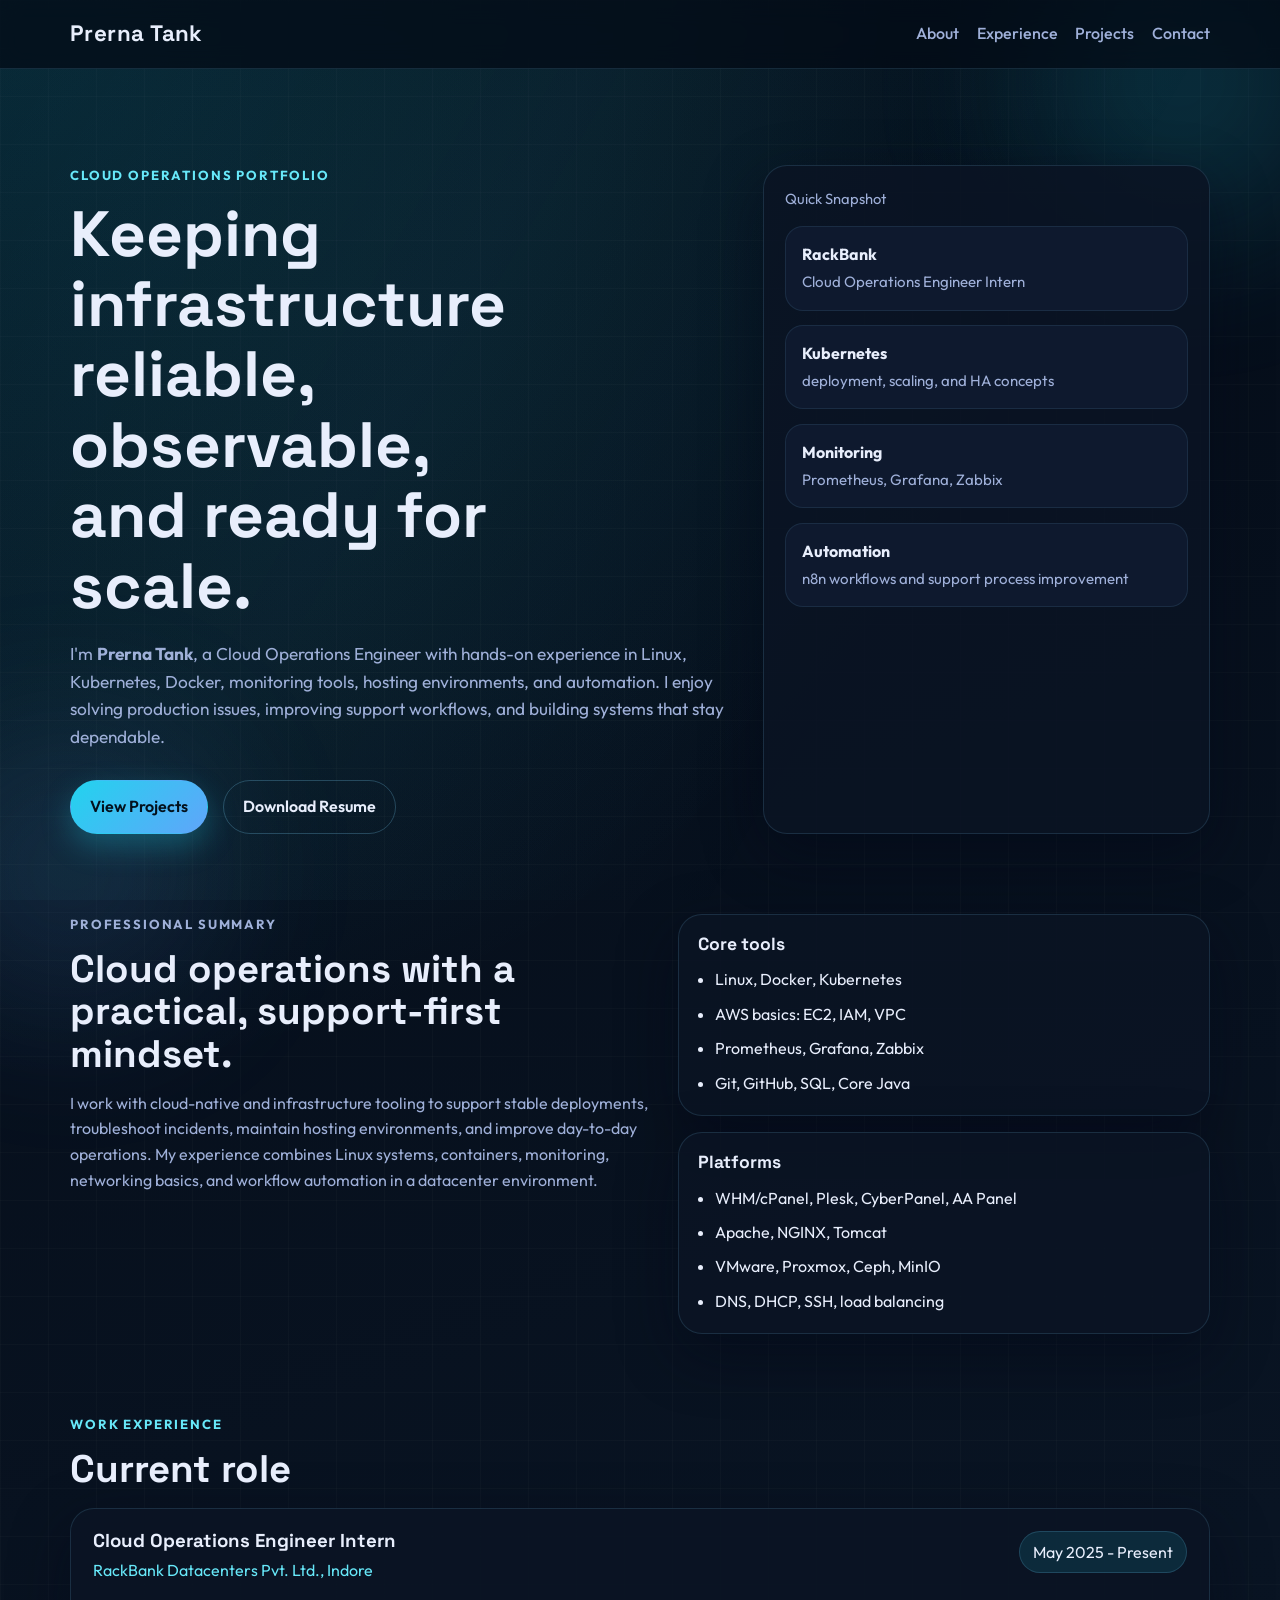
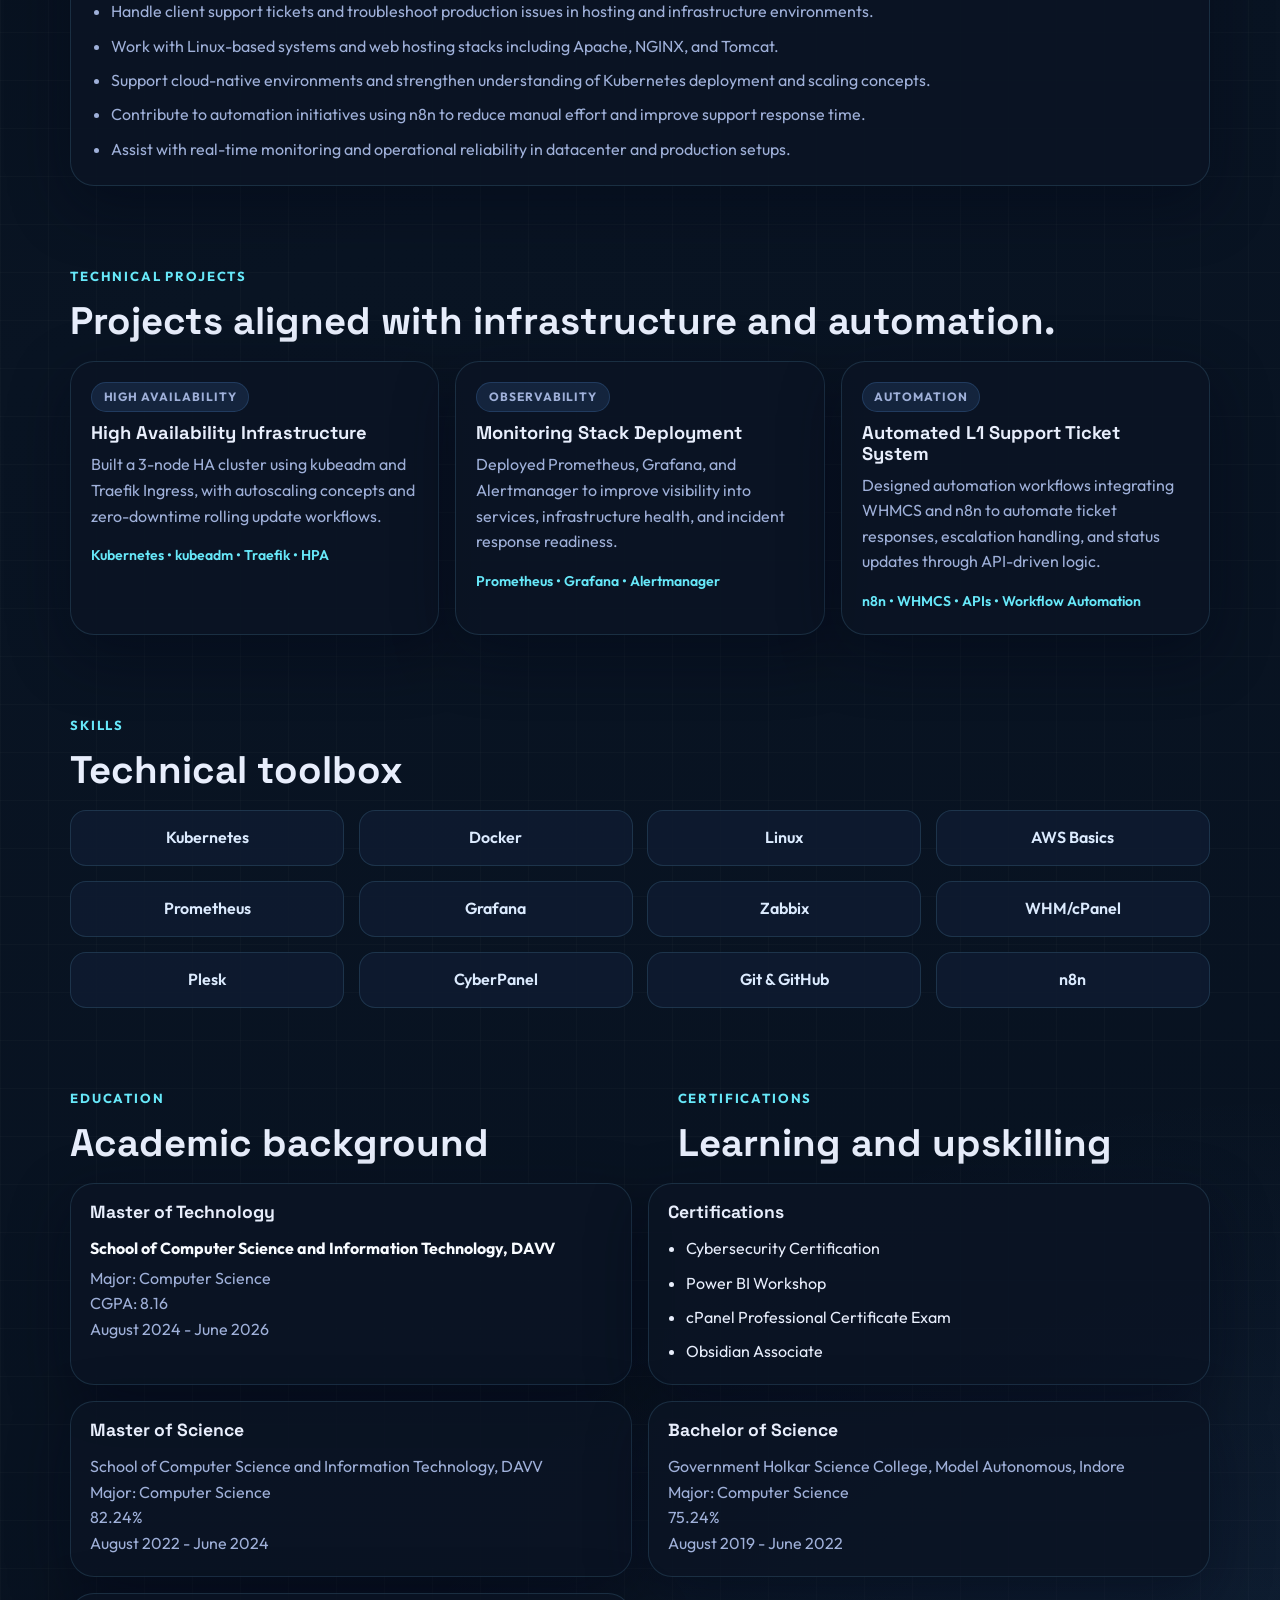
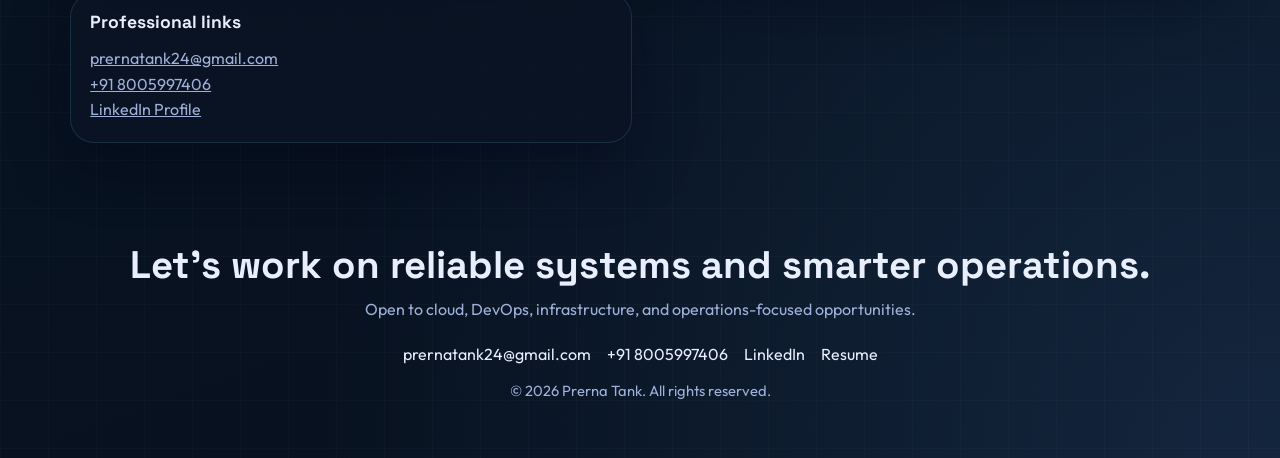
==== index.html @ 42bca966 "Add initial HTML structure for Cloud Operations portfolio" ====
<!DOCTYPE html>
<html lang="en">
<head>
  <meta charset="UTF-8" />
  <meta name="viewport" content="width=device-width, initial-scale=1.0" />
  <title>Prerna Tank | Cloud Operations Portfolio</title>
  <link rel="preconnect" href="https://fonts.googleapis.com" />
  <link rel="preconnect" href="https://fonts.gstatic.com" crossorigin />
  <link href="https://fonts.googleapis.com/css2?family=Outfit:wght@300;400;500;600;700;800&family=Space+Grotesk:wght@500;700&display=swap" rel="stylesheet" />
  <link rel="stylesheet" href="style.css" />
</head>
<body>
  <div class="grid-glow grid-glow-1"></div>
  <div class="grid-glow grid-glow-2"></div>

  <header class="site-header">
    <nav class="nav container">
      <a class="brand" href="#top">Prerna Tank</a>
      <ul class="nav-links">
        <li><a href="#about">About</a></li>
        <li><a href="#experience">Experience</a></li>
        <li><a href="#projects">Projects</a></li>
        <li><a href="#contact">Contact</a></li>
      </ul>
    </nav>
  </header>

  <main id="top">
    <section class="hero container section-animate" id="about">
      <div class="hero-copy hero-copy-animate">
        <p class="eyebrow">CLOUD OPERATIONS PORTFOLIO</p>
        <h1>Keeping infrastructure reliable, observable, and ready for scale.</h1>
        <p class="intro">
          I'm <strong>Prerna Tank</strong>, a Cloud Operations Engineer with hands-on experience in
          Linux, Kubernetes, Docker, monitoring tools, hosting environments, and automation.
          I enjoy solving production issues, improving support workflows, and building systems that stay dependable.
        </p>
        <div class="hero-actions">
          <a class="btn btn-primary" href="#projects">View Projects</a>
          <a class="btn btn-ghost" href="Prernas_Resume.pdf" download>Download Resume</a>
        </div>
      </div>

      <aside class="hero-panel hero-panel-animate">
        <p class="panel-label">Quick Snapshot</p>
        <div class="metrics">
          <article class="metric-card">
            <strong>RackBank</strong>
            <span>Cloud Operations Engineer Intern</span>
          </article>
          <article class="metric-card">
            <strong>Kubernetes</strong>
            <span>deployment, scaling, and HA concepts</span>
          </article>
          <article class="metric-card">
            <strong>Monitoring</strong>
            <span>Prometheus, Grafana, Zabbix</span>
          </article>
          <article class="metric-card">
            <strong>Automation</strong>
            <span>n8n workflows and support process improvement</span>
          </article>
        </div>
      </aside>
    </section>

    <section class="summary container section-animate">
      <div class="summary-copy">
        <p class="eyebrow">PROFESSIONAL SUMMARY</p>
        <h2>Cloud operations with a practical, support-first mindset.</h2>
        <p>
          I work with cloud-native and infrastructure tooling to support stable deployments, troubleshoot incidents,
          maintain hosting environments, and improve day-to-day operations. My experience combines Linux systems,
          containers, monitoring, networking basics, and workflow automation in a datacenter environment.
        </p>
      </div>
      <div class="info-stack">
        <article class="info-card hover-card">
          <h3>Core tools</h3>
          <ul>
            <li>Linux, Docker, Kubernetes</li>
            <li>AWS basics: EC2, IAM, VPC</li>
            <li>Prometheus, Grafana, Zabbix</li>
            <li>Git, GitHub, SQL, Core Java</li>
          </ul>
        </article>
        <article class="info-card hover-card">
          <h3>Platforms</h3>
          <ul>
            <li>WHM/cPanel, Plesk, CyberPanel, AA Panel</li>
            <li>Apache, NGINX, Tomcat</li>
            <li>VMware, Proxmox, Ceph, MinIO</li>
            <li>DNS, DHCP, SSH, load balancing</li>
          </ul>
        </article>
      </div>
    </section>

    <section class="experience container section-animate" id="experience">
      <p class="eyebrow">WORK EXPERIENCE</p>
      <h2>Current role</h2>
      <article class="timeline-card hover-card">
        <div class="timeline-top">
          <div>
            <h3>Cloud Operations Engineer Intern</h3>
            <p class="company">RackBank Datacenters Pvt. Ltd., Indore</p>
          </div>
          <span class="date-chip">May 2025 - Present</span>
        </div>
        <ul class="timeline-list">
          <li>Handle client support tickets and troubleshoot production issues in hosting and infrastructure environments.</li>
          <li>Work with Linux-based systems and web hosting stacks including Apache, NGINX, and Tomcat.</li>
          <li>Support cloud-native environments and strengthen understanding of Kubernetes deployment and scaling concepts.</li>
          <li>Contribute to automation initiatives using n8n to reduce manual effort and improve support response time.</li>
          <li>Assist with real-time monitoring and operational reliability in datacenter and production setups.</li>
        </ul>
      </article>
    </section>

    <section class="projects container section-animate" id="projects">
      <p class="eyebrow">TECHNICAL PROJECTS</p>
      <h2>Projects aligned with infrastructure and automation.</h2>
      <div class="cards">
        <article class="card project-card">
          <p class="card-tag">High Availability</p>
          <h3>High Availability Infrastructure</h3>
          <p>
            Built a 3-node HA cluster using kubeadm and Traefik Ingress, with autoscaling concepts and
            zero-downtime rolling update workflows.
          </p>
          <span>Kubernetes &bull; kubeadm &bull; Traefik &bull; HPA</span>
        </article>
        <article class="card project-card">
          <p class="card-tag">Observability</p>
          <h3>Monitoring Stack Deployment</h3>
          <p>
            Deployed Prometheus, Grafana, and Alertmanager to improve visibility into services,
            infrastructure health, and incident response readiness.
          </p>
          <span>Prometheus &bull; Grafana &bull; Alertmanager</span>
        </article>
        <article class="card project-card">
          <p class="card-tag">Automation</p>
          <h3>Automated L1 Support Ticket System</h3>
          <p>
            Designed automation workflows integrating WHMCS and n8n to automate ticket responses,
            escalation handling, and status updates through API-driven logic.
          </p>
          <span>n8n &bull; WHMCS &bull; APIs &bull; Workflow Automation</span>
        </article>
      </div>
    </section>

    <section class="skills container section-animate" id="skills">
      <p class="eyebrow">SKILLS</p>
      <h2>Technical toolbox</h2>
      <div class="skill-grid">
        <p>Kubernetes</p>
        <p>Docker</p>
        <p>Linux</p>
        <p>AWS Basics</p>
        <p>Prometheus</p>
        <p>Grafana</p>
        <p>Zabbix</p>
        <p>WHM/cPanel</p>
        <p>Plesk</p>
        <p>CyberPanel</p>
        <p>Git &amp; GitHub</p>
        <p>n8n</p>
      </div>
    </section>

    <section class="education container section-animate">
      <div class="split-heading">
        <div>
          <p class="eyebrow">EDUCATION</p>
          <h2>Academic background</h2>
        </div>
        <div>
          <p class="eyebrow">CERTIFICATIONS</p>
          <h2>Learning and upskilling</h2>
        </div>
      </div>
      <div class="dual-grid">
        <article class="info-card education-card hover-card">
          <h3>Master of Technology</h3>
          <p class="edu-school">School of Computer Science and Information Technology, DAVV</p>
          <p>Major: Computer Science</p>
          <p>CGPA: 8.16</p>
          <p>August 2024 - June 2026</p>
        </article>
        <article class="info-card hover-card">
          <h3>Certifications</h3>
          <ul>
            <li>Cybersecurity Certification</li>
            <li>Power BI Workshop</li>
            <li>cPanel Professional Certificate Exam</li>
            <li>Obsidian Associate</li>
          </ul>
        </article>
        <article class="info-card hover-card">
          <h3>Master of Science</h3>
          <p class="edu-school">School of Computer Science and Information Technology, DAVV</p>
          <p>Major: Computer Science</p>
          <p>82.24%</p>
          <p>August 2022 - June 2024</p>
        </article>
        <article class="info-card hover-card">
          <h3>Bachelor of Science</h3>
          <p class="edu-school">Government Holkar Science College, Model Autonomous, Indore</p>
          <p>Major: Computer Science</p>
          <p>75.24%</p>
          <p>August 2019 - June 2022</p>
        </article>
        <article class="info-card hover-card">
          <h3>Professional links</h3>
          <p><a href="mailto:prernatank24@gmail.com">prernatank24@gmail.com</a></p>
          <p><a href="tel:+918005997406">+91 8005997406</a></p>
          <p><a href="https://www.linkedin.com/in/prernatank2002/" target="_blank" rel="noreferrer">LinkedIn Profile</a></p>
        </article>
      </div>
    </section>
  </main>

  <footer class="footer container" id="contact">
    <h2>Let's work on reliable systems and smarter operations.</h2>
    <p>Open to cloud, DevOps, infrastructure, and operations-focused opportunities.</p>
    <div class="footer-links">
      <a href="mailto:prernatank24@gmail.com">prernatank24@gmail.com</a>
      <a href="tel:+918005997406">+91 8005997406</a>
      <a href="https://www.linkedin.com/in/prernatank2002/" target="_blank" rel="noreferrer">LinkedIn</a>
      <a href="Prernas_Resume.pdf" download>Resume</a>
    </div>
    <p class="copyright">&copy; 2026 Prerna Tank. All rights reserved.</p>
  </footer>
</body>
</html>
---- style.css ----
:root {
  --bg: #07111f;
  --bg-soft: #0d1728;
  --panel: rgba(11, 20, 36, 0.88);
  --panel-strong: #0f1b30;
  --text: #e8eefc;
  --muted: #9fb0d9;
  --line: rgba(125, 211, 252, 0.14);
  --primary: #67e8f9;
  --primary-deep: #22d3ee;
  --accent: #60a5fa;
  --shadow: 0 20px 60px rgba(2, 6, 23, 0.45);
}

* {
  box-sizing: border-box;
  margin: 0;
  padding: 0;
}

html {
  scroll-behavior: smooth;
}

body {
  font-family: "Outfit", sans-serif;
  color: var(--text);
  min-height: 100vh;
  line-height: 1.6;
  overflow-x: hidden;
  position: relative;
  background:
    linear-gradient(rgba(255, 255, 255, 0.02) 1px, transparent 1px),
    linear-gradient(90deg, rgba(255, 255, 255, 0.02) 1px, transparent 1px),
    radial-gradient(circle at top left, rgba(34, 211, 238, 0.16), transparent 28%),
    radial-gradient(circle at bottom right, rgba(96, 165, 250, 0.14), transparent 25%),
    linear-gradient(160deg, #040b16, #091423 48%, #07111f);
  background-size: 48px 48px, 48px 48px, auto, auto, auto;
}

a {
  color: inherit;
}

body::before {
  content: "";
  position: fixed;
  inset: 0;
  z-index: -2;
  background: linear-gradient(120deg, transparent 0%, rgba(103, 232, 249, 0.04) 35%, transparent 70%);
  animation: sweep 14s linear infinite;
}

.grid-glow {
  position: fixed;
  z-index: -1;
  border-radius: 999px;
  filter: blur(80px);
  opacity: 0.55;
}

.grid-glow-1 {
  width: 320px;
  height: 320px;
  top: -80px;
  right: -60px;
  background: rgba(34, 211, 238, 0.3);
  animation: floatGlow 7s ease-in-out infinite;
}

.grid-glow-2 {
  width: 300px;
  height: 300px;
  bottom: -120px;
  left: -80px;
  background: rgba(96, 165, 250, 0.22);
  animation: floatGlow 9s ease-in-out infinite reverse;
}

.container {
  width: min(1140px, 90%);
  margin: 0 auto;
}

.site-header {
  position: sticky;
  top: 0;
  z-index: 20;
  padding: 1rem 0;
  background: rgba(4, 11, 22, 0.72);
  backdrop-filter: blur(12px);
  border-bottom: 1px solid var(--line);
}

.nav {
  display: flex;
  justify-content: space-between;
  align-items: center;
  gap: 1rem;
}

.brand {
  text-decoration: none;
  font-family: "Space Grotesk", sans-serif;
  font-size: 1.4rem;
  font-weight: 700;
  letter-spacing: 0.02em;
}

.nav-links {
  list-style: none;
  display: flex;
  gap: 1.1rem;
}

.nav-links a {
  text-decoration: none;
  color: var(--muted);
  font-weight: 500;
}

.nav-links a:hover,
.footer-links a:hover {
  color: var(--primary);
}

.nav-links a {
  transition: color 0.25s ease;
}

main {
  padding-top: 1.5rem;
}

section {
  padding: 2.5rem 0;
}

.eyebrow {
  color: var(--primary);
  font-size: 0.82rem;
  font-weight: 700;
  letter-spacing: 0.14em;
  text-transform: uppercase;
}

h1,
h2,
h3 {
  font-family: "Space Grotesk", sans-serif;
  line-height: 1.1;
}

.hero {
  display: grid;
  grid-template-columns: 1.2fr 0.8fr;
  gap: 1.4rem;
  align-items: stretch;
  padding-top: 4.5rem;
}

.hero h1 {
  margin-top: 0.8rem;
  font-size: clamp(2.8rem, 5vw, 4.8rem);
  max-width: 11ch;
}

.hero-copy-animate {
  animation: rise 700ms ease both;
}

.hero-panel-animate {
  animation: rise 900ms ease both;
}

.intro,
.summary-copy p,
.info-card p,
.timeline-list,
.card p {
  color: var(--muted);
}

.intro {
  margin-top: 1.2rem;
  max-width: 760px;
  font-size: 1.08rem;
}

.hero-panel,
.info-card,
.timeline-card,
.card {
  background: var(--panel);
  border: 1px solid var(--line);
  border-radius: 24px;
  box-shadow: var(--shadow);
}

.hero-panel {
  padding: 1.3rem;
  position: relative;
  overflow: hidden;
}

.hero-panel::after {
  content: "";
  position: absolute;
  inset: -40% auto auto -20%;
  width: 180px;
  height: 180px;
  border-radius: 50%;
  background: radial-gradient(circle, rgba(103, 232, 249, 0.18), transparent 70%);
  animation: orbPulse 5s ease-in-out infinite;
}

.panel-label {
  margin-bottom: 1rem;
  color: var(--muted);
  font-size: 0.92rem;
}

.metrics {
  display: grid;
  gap: 0.9rem;
}

.metrics article {
  padding: 0.95rem 1rem;
  border-radius: 18px;
  background: rgba(15, 27, 48, 0.95);
  border: 1px solid rgba(125, 211, 252, 0.1);
  transition: transform 0.3s ease, border-color 0.3s ease, background 0.3s ease;
}

.metric-card:hover {
  transform: translateY(-4px);
  border-color: rgba(103, 232, 249, 0.35);
  background: rgba(17, 32, 57, 0.98);
}

.metrics strong,
.date-chip,
.card-tag {
  display: inline-block;
}

.metrics strong {
  font-size: 1rem;
  margin-bottom: 0.15rem;
}

.metrics span {
  display: block;
  color: var(--muted);
  font-size: 0.94rem;
}

.hero-actions {
  margin-top: 1.8rem;
  display: flex;
  gap: 0.9rem;
  flex-wrap: wrap;
}

.btn {
  text-decoration: none;
  font-weight: 600;
  padding: 0.85rem 1.2rem;
  border-radius: 999px;
  transition: transform 0.25s ease, box-shadow 0.25s ease, border-color 0.25s ease;
  border: 1px solid transparent;
}

.btn-primary {
  background: linear-gradient(135deg, var(--primary-deep), var(--accent));
  color: #03111d;
  box-shadow: 0 12px 30px rgba(34, 211, 238, 0.28);
}

.btn-primary:hover,
.btn-ghost:hover {
  transform: translateY(-2px);
}

.btn-ghost {
  border-color: rgba(125, 211, 252, 0.25);
  background: transparent;
  color: var(--text);
}

.summary,
.split-heading {
  display: grid;
  grid-template-columns: 1.05fr 0.95fr;
  gap: 1.2rem;
  align-items: start;
}

.summary h2,
.experience h2,
.projects h2,
.skills h2,
.education h2,
.footer h2 {
  margin-top: 0.8rem;
  font-size: clamp(1.9rem, 3vw, 2.8rem);
}

.summary-copy p:last-child {
  margin-top: 1rem;
  max-width: 60ch;
}

.info-stack,
.dual-grid {
  display: grid;
  gap: 1rem;
}

.info-card {
  padding: 1.2rem;
}

.hover-card,
.project-card,
.skill-grid p {
  transition: transform 0.3s ease, border-color 0.3s ease, box-shadow 0.3s ease;
}

.hover-card:hover,
.project-card:hover,
.skill-grid p:hover {
  transform: translateY(-6px);
  border-color: rgba(103, 232, 249, 0.32);
  box-shadow: 0 24px 60px rgba(2, 6, 23, 0.55);
}

.info-card h3 {
  margin-bottom: 0.85rem;
  font-size: 1.1rem;
}

.info-card ul,
.timeline-list {
  padding-left: 1.1rem;
}

.info-card li + li,
.timeline-list li + li {
  margin-top: 0.55rem;
}

.timeline-card {
  margin-top: 1.1rem;
  padding: 1.4rem;
}

.timeline-top {
  display: flex;
  justify-content: space-between;
  gap: 1rem;
  align-items: flex-start;
  margin-bottom: 1rem;
}

.company {
  margin-top: 0.35rem;
  color: var(--primary);
}

.date-chip {
  padding: 0.45rem 0.8rem;
  border-radius: 999px;
  color: var(--text);
  background: rgba(34, 211, 238, 0.12);
  border: 1px solid rgba(125, 211, 252, 0.18);
  white-space: nowrap;
}

.cards {
  display: grid;
  grid-template-columns: repeat(3, minmax(0, 1fr));
  gap: 1rem;
  margin-top: 1.2rem;
}

.card {
  padding: 1.25rem;
}

.project-card:nth-child(2) {
  animation-delay: 120ms;
}

.project-card:nth-child(3) {
  animation-delay: 240ms;
}

.card-tag {
  margin-bottom: 0.7rem;
  padding: 0.28rem 0.72rem;
  border-radius: 999px;
  background: rgba(96, 165, 250, 0.12);
  border: 1px solid rgba(96, 165, 250, 0.18);
  color: #bfdbfe;
  font-size: 0.75rem;
  font-weight: 700;
  letter-spacing: 0.08em;
  text-transform: uppercase;
}

.card h3 {
  font-size: 1.15rem;
  margin-bottom: 0.55rem;
}

.card span {
  display: inline-block;
  margin-top: 0.95rem;
  color: var(--primary);
  font-size: 0.88rem;
  font-weight: 600;
}

.skill-grid {
  display: grid;
  grid-template-columns: repeat(4, minmax(0, 1fr));
  gap: 0.9rem;
  margin-top: 1.2rem;
}

.skill-grid p {
  padding: 0.9rem 1rem;
  border-radius: 16px;
  text-align: center;
  background: rgba(15, 27, 48, 0.9);
  border: 1px solid var(--line);
  color: #dbeafe;
  font-weight: 600;
}

.education-card .edu-school {
  color: #f8fbff;
  font-weight: 700;
  line-height: 1.5;
  margin-bottom: 0.35rem;
}

.education-card p {
  color: var(--muted);
}

.dual-grid {
  grid-template-columns: repeat(2, minmax(0, 1fr));
  margin-top: 1.2rem;
}

.footer {
  padding: 3rem 0 3.5rem;
  text-align: center;
}

.footer p {
  margin-top: 0.7rem;
  color: var(--muted);
}

.footer-links {
  margin-top: 1.2rem;
  display: flex;
  justify-content: center;
  flex-wrap: wrap;
  gap: 1rem;
}

.footer-links a {
  text-decoration: none;
  color: var(--text);
}

.copyright {
  margin-top: 1.4rem;
  font-size: 0.92rem;
}

.section-animate {
  animation: rise 900ms ease both;
}

@keyframes rise {
  from {
    opacity: 0;
    transform: translateY(14px);
  }
  to {
    opacity: 1;
    transform: translateY(0);
  }
}

@keyframes floatGlow {
  0%,
  100% {
    transform: translate3d(0, 0, 0) scale(1);
  }
  50% {
    transform: translate3d(0, 16px, 0) scale(1.06);
  }
}

@keyframes orbPulse {
  0%,
  100% {
    transform: scale(0.9);
    opacity: 0.45;
  }
  50% {
    transform: scale(1.15);
    opacity: 0.8;
  }
}

@keyframes sweep {
  from {
    transform: translateX(-18%);
  }
  to {
    transform: translateX(18%);
  }
}

@media (max-width: 980px) {
  .hero,
  .summary,
  .split-heading {
    grid-template-columns: 1fr;
  }

  .cards {
    grid-template-columns: repeat(2, minmax(0, 1fr));
  }

  .skill-grid {
    grid-template-columns: repeat(3, minmax(0, 1fr));
  }
}

@media (max-width: 680px) {
  .nav {
    flex-direction: column;
  }

  .nav-links {
    flex-wrap: wrap;
    justify-content: center;
  }

  .timeline-top {
    flex-direction: column;
  }

  .cards,
  .skill-grid,
  .dual-grid {
    grid-template-columns: 1fr;
  }

  .hero {
    padding-top: 3rem;
  }
}
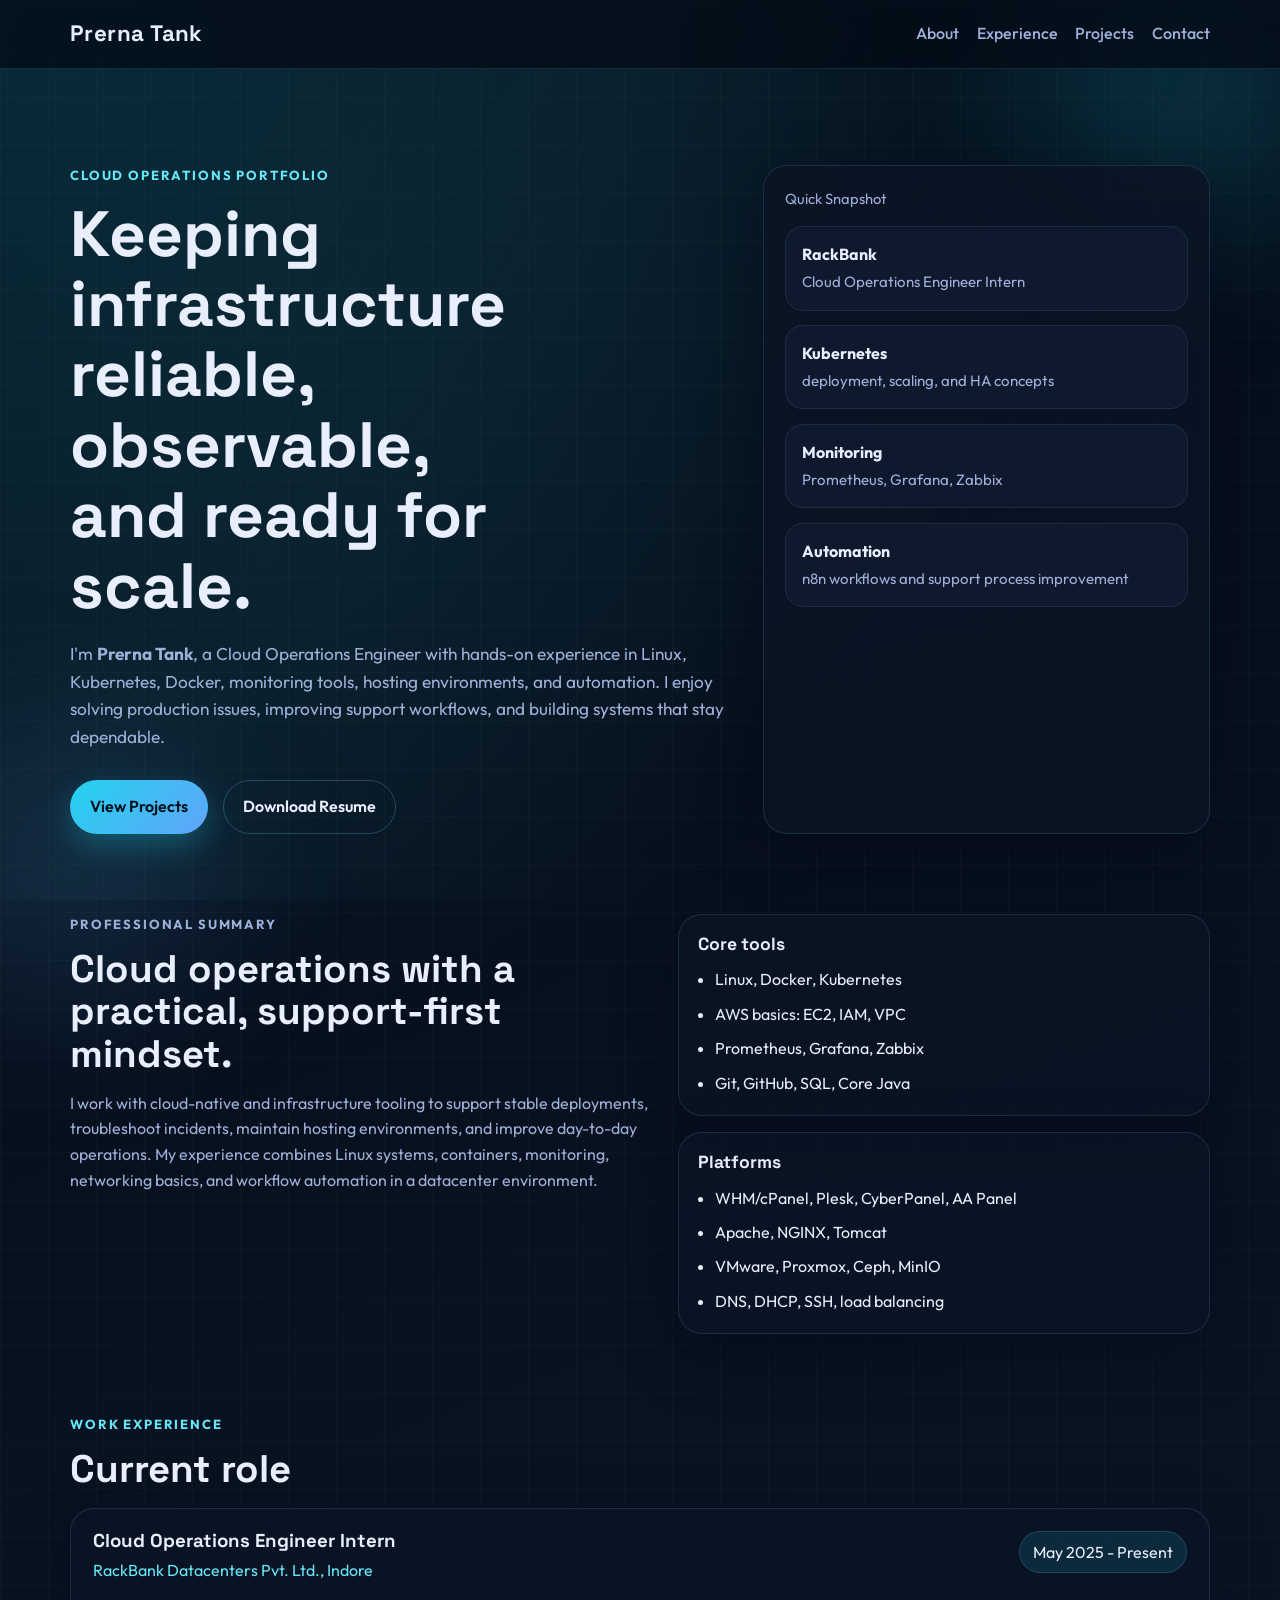
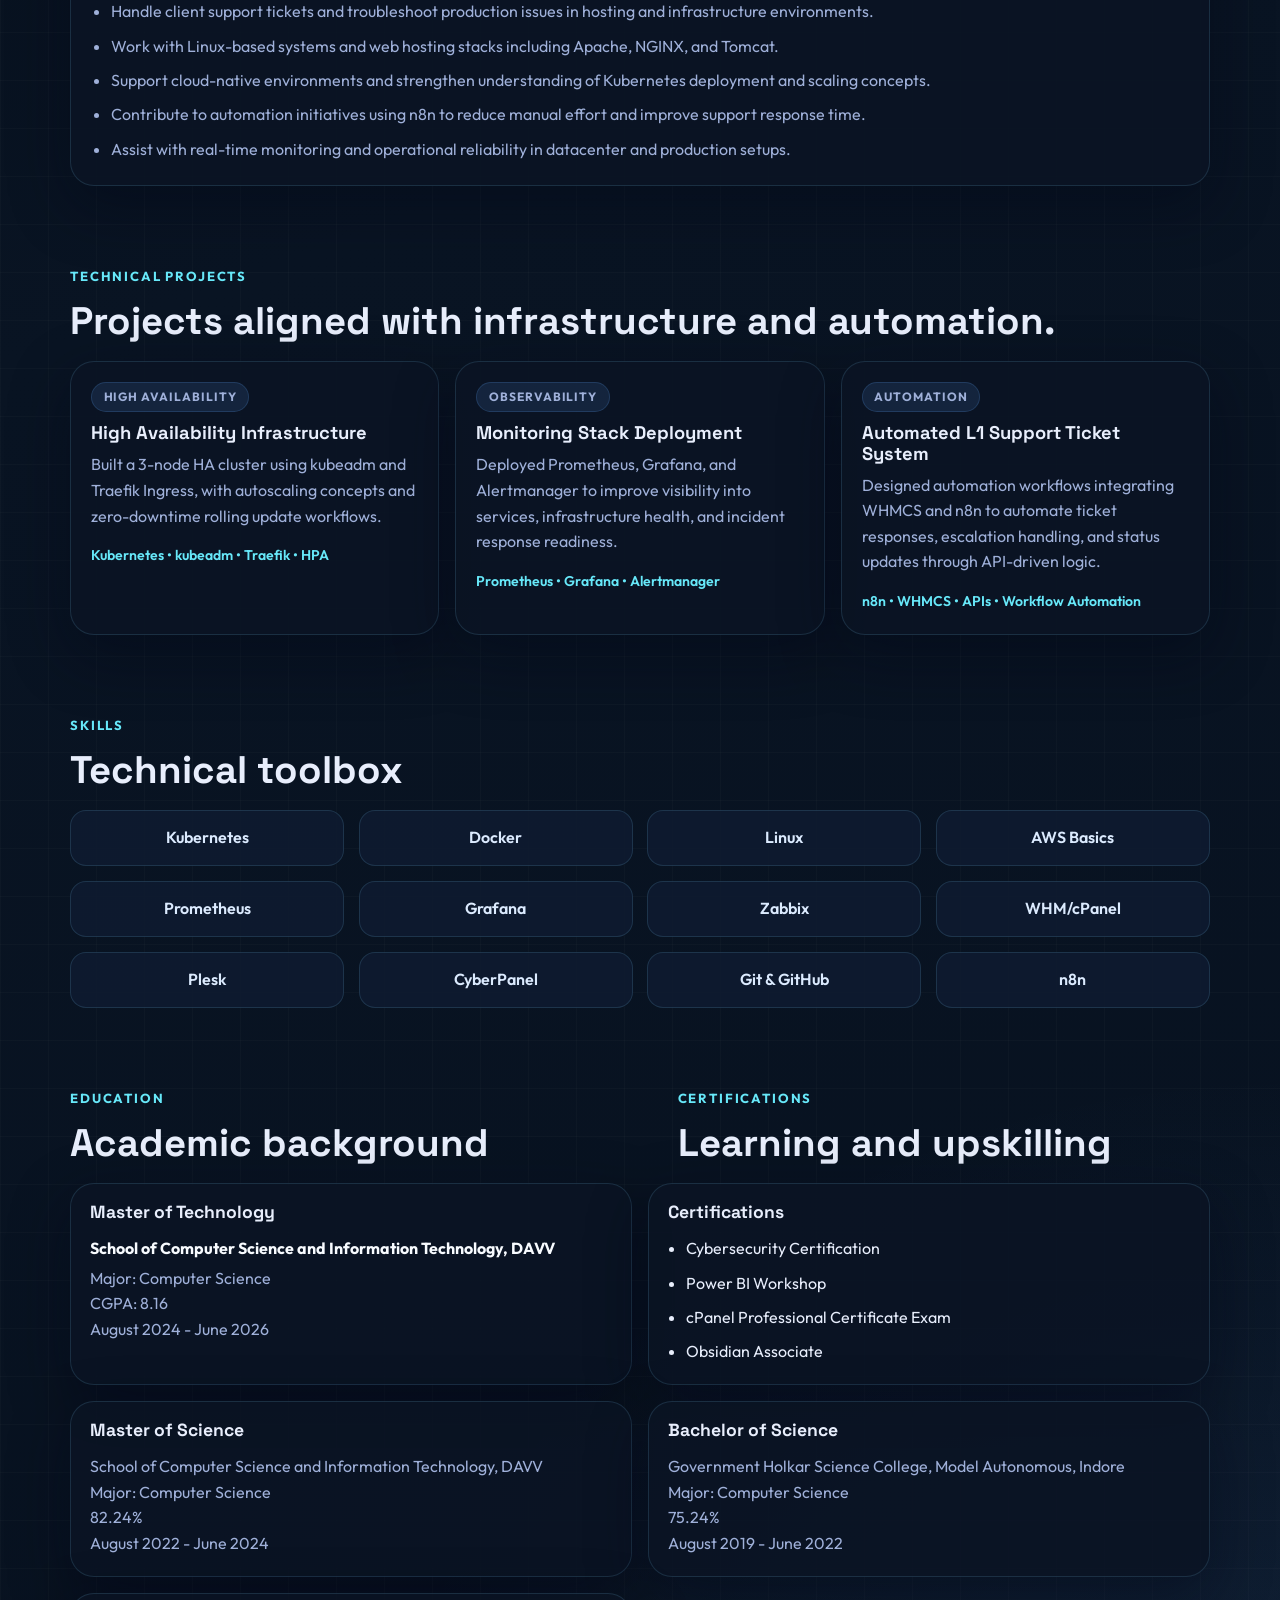
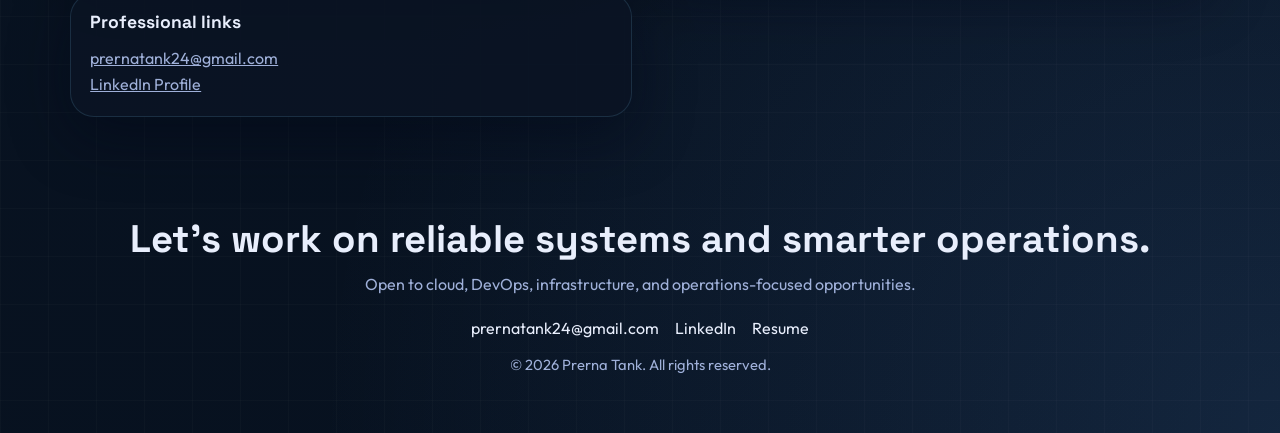
==== commit 6aa3be06: "Remove phone number from contact section in index.html and add CSS comment in about.jsx" ====
--- a/index.html
+++ b/index.html
@@ -215,7 +215,6 @@
         <article class="info-card hover-card">
           <h3>Professional links</h3>
           <p><a href="mailto:prernatank24@gmail.com">prernatank24@gmail.com</a></p>
-          <p><a href="tel:+918005997406">+91 8005997406</a></p>
           <p><a href="https://www.linkedin.com/in/prernatank2002/" target="_blank" rel="noreferrer">LinkedIn Profile</a></p>
         </article>
       </div>
@@ -227,7 +226,6 @@
     <p>Open to cloud, DevOps, infrastructure, and operations-focused opportunities.</p>
     <div class="footer-links">
       <a href="mailto:prernatank24@gmail.com">prernatank24@gmail.com</a>
-      <a href="tel:+918005997406">+91 8005997406</a>
       <a href="https://www.linkedin.com/in/prernatank2002/" target="_blank" rel="noreferrer">LinkedIn</a>
       <a href="Prernas_Resume.pdf" download>Resume</a>
     </div>
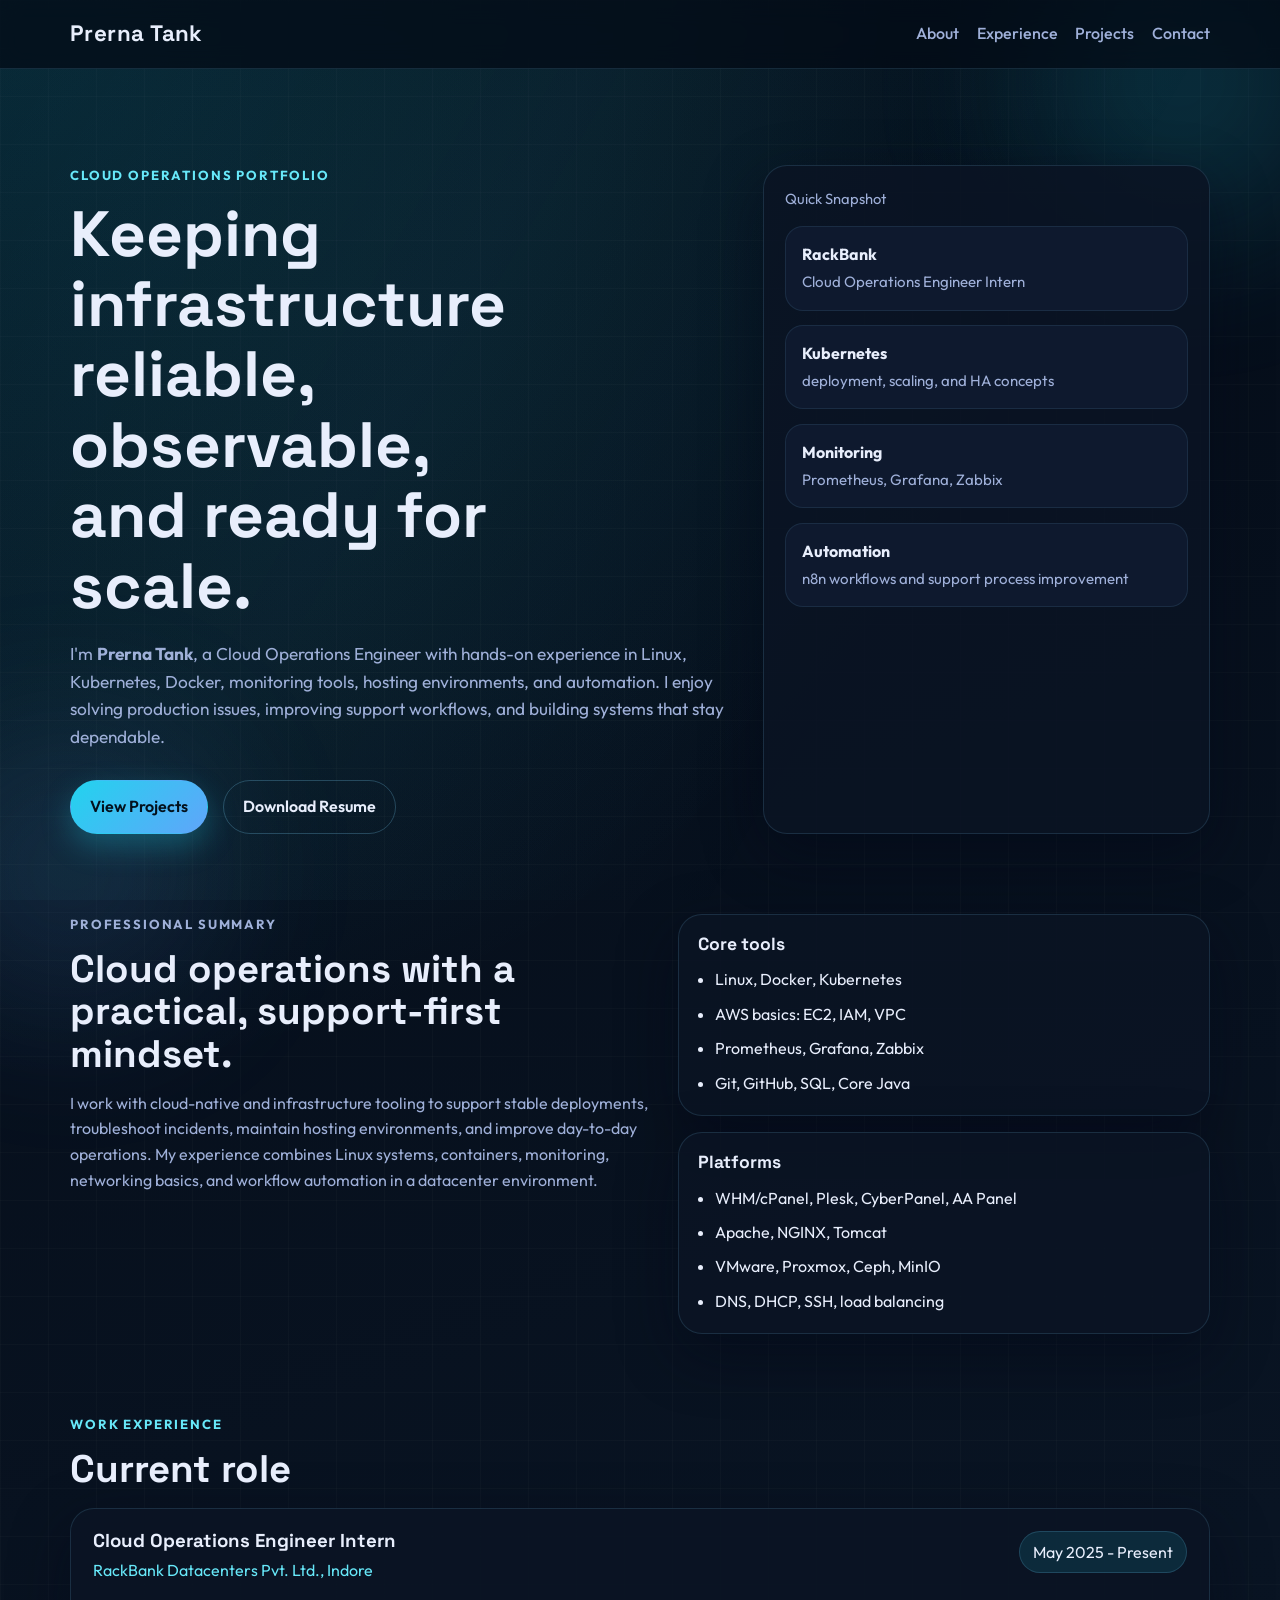
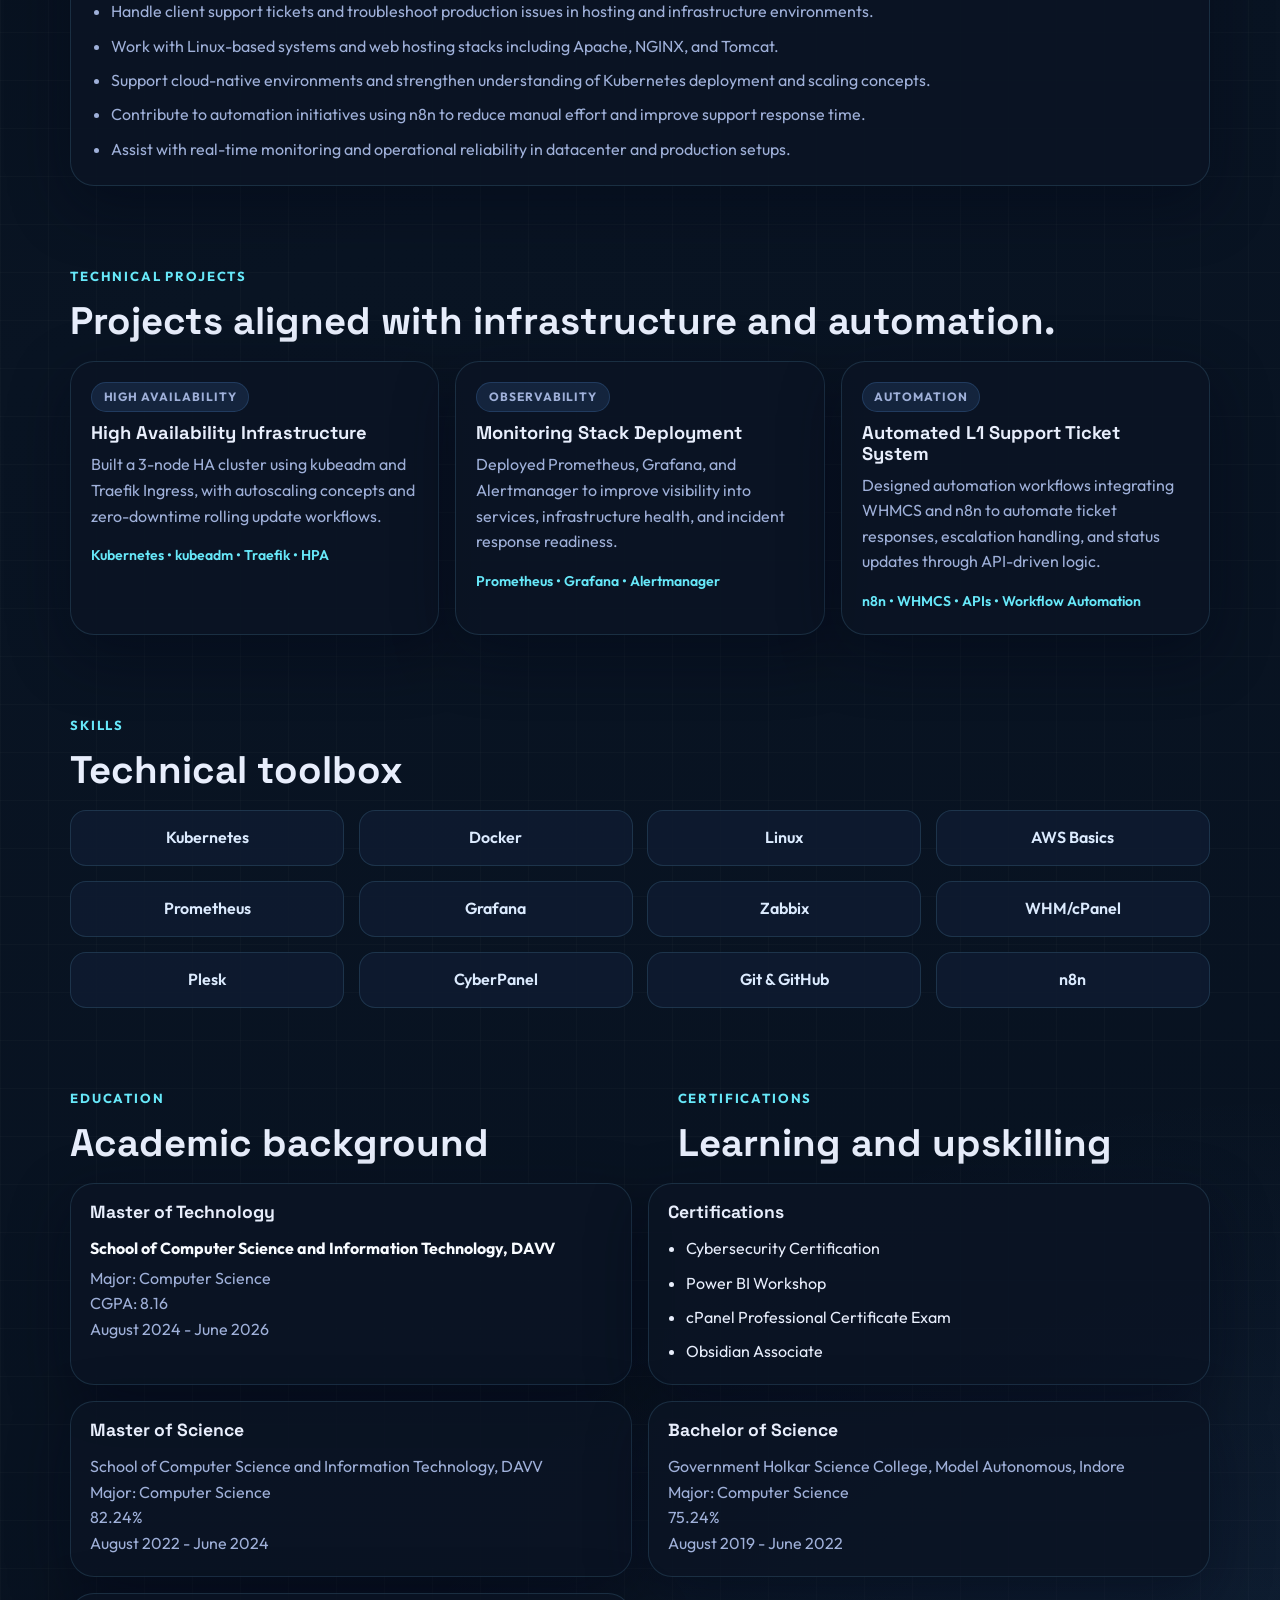
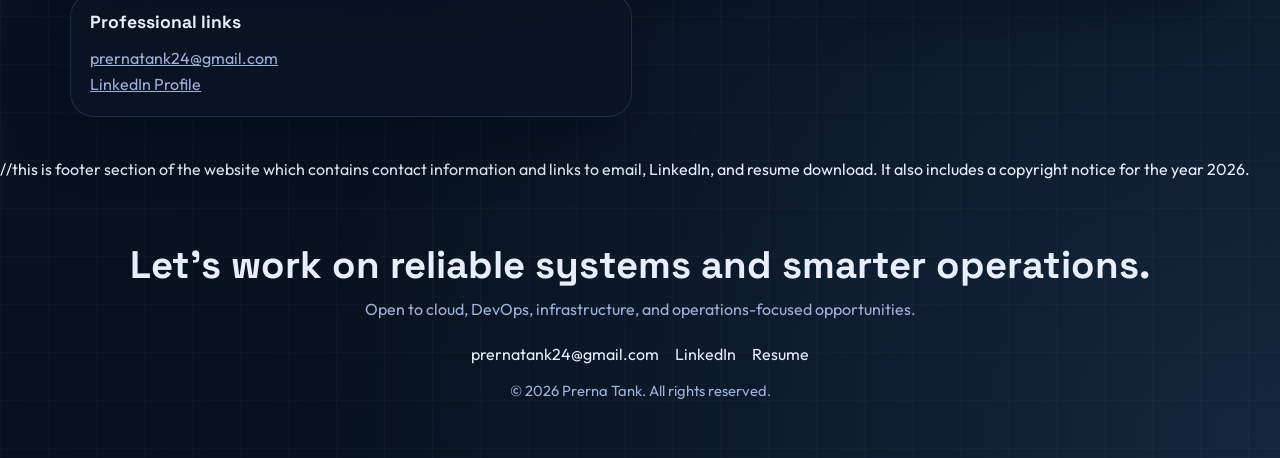
==== commit 48834c2b: "Add comment to footer section in index.html for clarity" ====
--- a/index.html
+++ b/index.html
@@ -221,6 +221,8 @@
     </section>
   </main>
 
+  //this is footer section of the website which contains contact information and links to email, LinkedIn, and resume download. It also includes a copyright notice for the year 2026.
+
   <footer class="footer container" id="contact">
     <h2>Let's work on reliable systems and smarter operations.</h2>
     <p>Open to cloud, DevOps, infrastructure, and operations-focused opportunities.</p>
